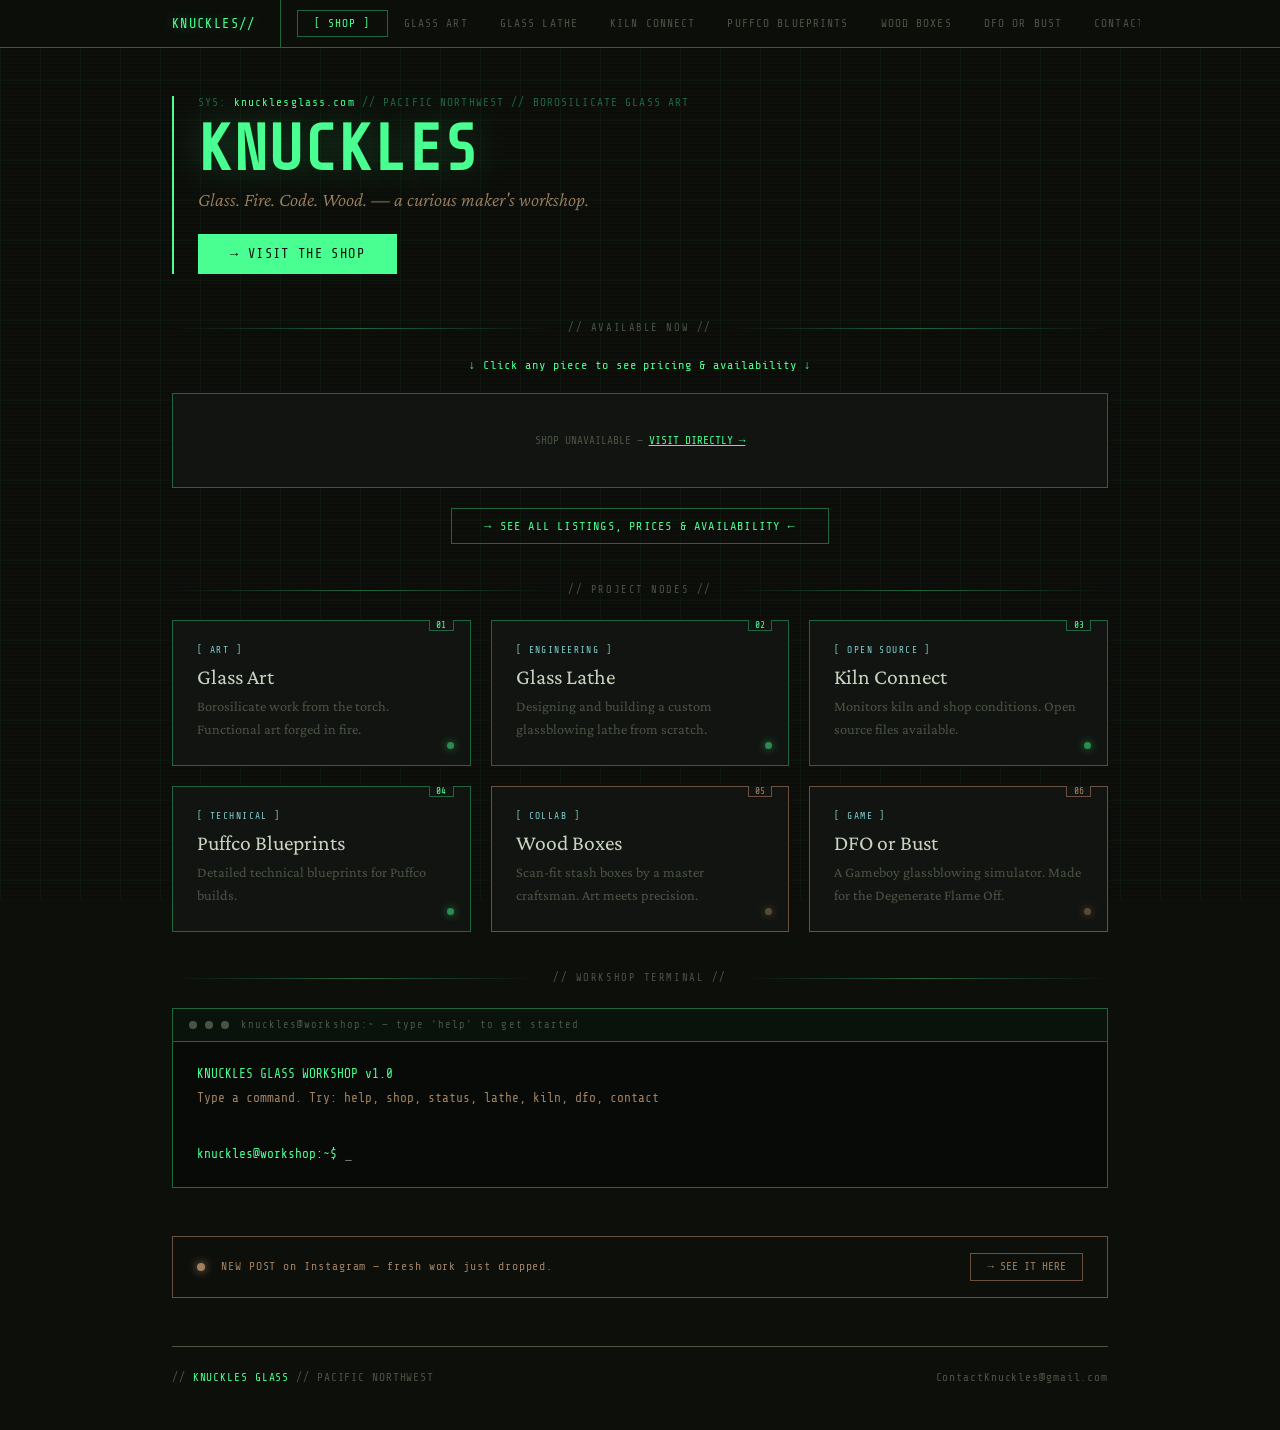
==== index.html @ 77df85db "Update index.html changed input focus at bottom of page to only focus on the terminal if click. othe" ====
<!DOCTYPE html>
<html lang="en">
<head>
  <meta charset="UTF-8">
  <meta name="viewport" content="width=device-width, initial-scale=1.0">
  <title>Knuckles Glass — Borosilicate Art, Pacific Northwest</title>
  <meta name="description" content="Borosilicate glass art from the Pacific Northwest. Shop, projects, blueprints and more.">

  <!-- ── FONTS
       Share Tech Mono : console/technical headings
       Crimson Pro     : body text, italic accents
       To swap fonts later, change the Google Fonts URL and the font-family vars below -->
  <link href="https://fonts.googleapis.com/css2?family=Share+Tech+Mono&family=Crimson+Pro:ital,wght@0,300;0,400;1,300&display=swap" rel="stylesheet">

  <!-- ── SHARED STYLES
       All site-wide variables and base styles live here.
       Branch pages will link to style.css instead of repeating this block. -->
  <style>

    /* ════════════════════════════════════════════
       DESIGN TOKENS — change colors/fonts here only
       ════════════════════════════════════════════ */
    :root {
      --bg:         #0d0f0b;   /* main background */
      --bg2:        #111410;   /* card/panel background */
      --bg3:        #080a07;   /* terminal background */
      --green:      #4aff91;   /* primary accent — phosphor green */
      --green-dim:  #1f6640;   /* muted green for borders */
      --blue:       #7ecfcf;   /* category tag color */
      --earth1:     #a08060;   /* warm earth accent */
      --earth2:     #6b5040;   /* muted earth for borders */
      --text:       #c8d4c0;   /* primary text */
      --muted:      #4a5445;   /* secondary/faded text */
      --grid:       rgba(74, 255, 145, 0.04); /* blueprint grid opacity */
      --font-mono:  'Share Tech Mono', monospace;
      --font-serif: 'Crimson Pro', Georgia, serif;
      --max-width:  1000px;
    }

    /* ════════════════════════════════════════════
       RESET & BASE
       ════════════════════════════════════════════ */
    * { margin: 0; padding: 0; box-sizing: border-box; }

    body {
      background: var(--bg);
      color: var(--text);
      font-family: var(--font-serif);
      min-height: 100vh;
      overflow-x: hidden;
    }

    a { color: inherit; }

    /* ── Blueprint grid overlay (fixed, decorative) */
    body::before {
      content: '';
      position: fixed;
      inset: 0;
      background-image:
        linear-gradient(var(--grid) 1px, transparent 1px),
        linear-gradient(90deg, var(--grid) 1px, transparent 1px);
      background-size: 40px 40px;
      pointer-events: none;
      z-index: 0;
    }

    /* ── CRT scanline overlay (fixed, decorative) */
    body::after {
      content: '';
      position: fixed;
      inset: 0;
      background: repeating-linear-gradient(
        0deg, transparent, transparent 2px,
        rgba(0,0,0,0.07) 2px, rgba(0,0,0,0.07) 4px
      );
      pointer-events: none;
      z-index: 1;
    }

    /* ── Page content sits above overlays */
    .wrapper {
      position: relative;
      z-index: 2;
      max-width: var(--max-width);
      margin: 0 auto;
      padding: 3rem 2rem;
    }

    /* ════════════════════════════════════════════
       NAVIGATION
       To add a page: copy one <a> tag and update href + label
       Shop link always stays first after the logo
       ════════════════════════════════════════════ */
    nav {
      position: sticky;
      top: 0;
      z-index: 100;
      background: rgba(13,15,11,0.95);
      border-bottom: 1px solid var(--green-dim);
      backdrop-filter: blur(8px);
    }

    .nav-inner {
      max-width: var(--max-width);
      margin: 0 auto;
      padding: 0 2rem;
      display: flex;
      align-items: center;
      overflow-x: auto;
      scrollbar-width: none;
    }
    .nav-inner::-webkit-scrollbar { display: none; }

    /* Site logo/name in nav */
    .nav-logo {
      font-family: var(--font-mono);
      font-size: 0.85rem;
      color: var(--green);
      text-decoration: none;
      padding: 1rem 1.5rem 1rem 0;
      border-right: 1px solid var(--green-dim);
      margin-right: 0.5rem;
      white-space: nowrap;
      text-shadow: 0 0 12px rgba(74,255,145,0.4);
      flex-shrink: 0;
    }

    /* Standard nav links */
    nav a {
      font-family: var(--font-mono);
      font-size: 0.7rem;
      color: var(--muted);
      text-decoration: none;
      padding: 1rem 1rem;
      letter-spacing: 0.1em;
      white-space: nowrap;
      flex-shrink: 0;
      text-transform: uppercase;
      transition: color 0.2s;
    }
    nav a:hover { color: var(--green); }

    /* Shop link — highlighted, always visible priority */
    nav a.shop {
      color: var(--green);
      border: 1px solid var(--green-dim);
      margin-left: 0.5rem;
      padding: 0.4rem 1rem;
      margin-top: 0.35rem;
      margin-bottom: 0.35rem;
    }
    nav a.shop:hover { background: rgba(74,255,145,0.08); }

    /* ════════════════════════════════════════════
       HERO SECTION
       ════════════════════════════════════════════ */
    header {
      border-left: 2px solid var(--green);
      padding-left: 1.5rem;
      margin-bottom: 3rem;
      animation: fadeIn 0.8s ease both;
    }

    /* Small system info line above the logo */
    .sys-line {
      font-family: var(--font-mono);
      font-size: 0.7rem;
      color: var(--green-dim);
      letter-spacing: 0.1em;
      margin-bottom: 0.5rem;
    }
    .sys-line span { color: var(--green); }

    h1 {
      font-family: var(--font-mono);
      font-size: clamp(2.5rem, 7vw, 4rem);
      color: var(--green);
      line-height: 1;
      text-shadow: 0 0 40px rgba(74,255,145,0.25);
    }

    /* ── TAGLINE: edit this text in the HTML below */
    .tagline {
      font-family: var(--font-serif);
      font-style: italic;
      font-size: 1.2rem;
      color: var(--earth1);
      margin-top: 0.5rem;
      font-weight: 300;
    }

    /* ── PRIMARY CTA BUTTON
         Links to Big Cartel store — update href if store URL changes */
    .hero-cta {
      display: inline-block;
      margin-top: 1.5rem;
      font-family: var(--font-mono);
      font-size: 0.85rem;
      color: var(--bg);
      background: var(--green);
      padding: 0.75rem 2rem;
      text-decoration: none;
      letter-spacing: 0.1em;
      transition: box-shadow 0.3s, transform 0.2s;
    }
    .hero-cta:hover {
      box-shadow: 0 0 30px rgba(74,255,145,0.4);
      transform: translateY(-2px);
    }

    /* ════════════════════════════════════════════
       SECTION DIVIDERS
       ════════════════════════════════════════════ */
    .divider {
      display: flex;
      align-items: center;
      gap: 1rem;
      margin: 2.5rem 0 1.5rem;
      color: var(--muted);
      font-family: var(--font-mono);
      font-size: 0.65rem;
      letter-spacing: 0.15em;
    }
    .divider::before, .divider::after {
      content: '';
      flex: 1;
      height: 1px;
      background: linear-gradient(90deg, transparent, var(--green-dim), transparent);
    }

    /* ════════════════════════════════════════════
       SHOP GALLERY
       Loads live from Big Cartel API automatically.
       ── TO CHANGE STORE: update BIGCARTEL_USERNAME below in JS
       ── Images are square thumbnails, no prices shown here
       ════════════════════════════════════════════ */

    /* Pulsing instruction text above gallery */
    .shop-note {
      font-family: var(--font-mono);
      font-size: 0.75rem;
      color: var(--green);
      text-align: center;
      margin-bottom: 1.25rem;
      letter-spacing: 0.08em;
      animation: pulse 2.5s ease-in-out infinite;
    }

    /* Responsive image grid — auto-fills available width */
    .gallery-grid {
      display: grid;
      grid-template-columns: repeat(auto-fill, minmax(130px, 1fr));
      gap: 0.75rem;
      margin-bottom: 1.25rem;
    }

    .gallery-item {
      aspect-ratio: 1;
      background: var(--bg2);
      border: 1px solid var(--green-dim);
      overflow: hidden;
      position: relative;
      cursor: pointer;
      transition: border-color 0.3s, transform 0.3s;
      text-decoration: none;
      display: block;
    }
    .gallery-item:hover {
      border-color: var(--green);
      transform: scale(1.03);
      z-index: 2;
    }
    .gallery-item img {
      width: 100%; height: 100%;
      object-fit: cover;
      filter: saturate(0.8) brightness(0.9);
      transition: filter 0.3s;
    }
    .gallery-item:hover img { filter: saturate(1.1) brightness(1.05); }

    /* Shown while loading or if no image available */
    .gallery-item.placeholder {
      display: flex;
      align-items: center;
      justify-content: center;
    }
    .gallery-item.placeholder span {
      font-family: var(--font-mono);
      font-size: 0.55rem;
      color: var(--muted);
      text-align: center;
      padding: 0.5rem;
    }

    /* "See all listings" link below gallery */
    .shop-cta-row { text-align: center; }
    .shop-cta-row a {
      font-family: var(--font-mono);
      font-size: 0.75rem;
      color: var(--green);
      text-decoration: none;
      border: 1px solid var(--green-dim);
      padding: 0.6rem 2rem;
      display: inline-block;
      letter-spacing: 0.1em;
      transition: background 0.2s, box-shadow 0.2s;
    }
    .shop-cta-row a:hover {
      background: rgba(74,255,145,0.07);
      box-shadow: 0 0 20px rgba(74,255,145,0.1);
    }

    /* ════════════════════════════════════════════
       PROJECT CARDS
       ── TO ADD A CARD: copy a .card block in HTML,
          update data-index, card-tag, h3, p, and href
       ── Earth-tone variant: add class="card earth"
       ════════════════════════════════════════════ */
    .cards {
      display: grid;
      grid-template-columns: repeat(auto-fit, minmax(220px, 1fr));
      gap: 1.25rem;
      margin-bottom: 1rem;
    }

    .card {
      background: var(--bg2);
      border: 1px solid var(--green-dim);
      padding: 1.5rem;
      position: relative;
      text-decoration: none;
      display: block;
      transition: border-color 0.3s, transform 0.3s;
      animation: fadeIn 0.6s both;
    }
    .card:nth-child(1) { animation-delay: 0.1s; }
    .card:nth-child(2) { animation-delay: 0.2s; }
    .card:nth-child(3) { animation-delay: 0.3s; }
    .card:nth-child(4) { animation-delay: 0.4s; }
    .card:nth-child(5) { animation-delay: 0.5s; }

    /* Index badge top-right corner */
    .card::before {
      content: attr(data-index);
      position: absolute;
      top: -1px; right: 1rem;
      font-family: var(--font-mono);
      font-size: 0.6rem;
      color: var(--green);
      background: var(--bg2);
      padding: 0 0.4rem;
      border: 1px solid var(--green-dim);
      border-top: none;
    }

    .card:hover { border-color: var(--green); transform: translateY(-3px); box-shadow: 0 8px 30px rgba(74,255,145,0.07); }

    /* Earth-tone card variant (personal/collab projects) */
    .card.earth { border-color: var(--earth2); }
    .card.earth::before { color: var(--earth1); border-color: var(--earth2); }
    .card.earth:hover { border-color: var(--earth1); box-shadow: 0 8px 30px rgba(160,128,96,0.08); }
    .card.earth .card-accent { background: var(--earth1); box-shadow: 0 0 8px var(--earth1); }

    .card-tag {
      font-family: var(--font-mono);
      font-size: 0.6rem;
      color: var(--blue);
      letter-spacing: 0.15em;
      margin-bottom: 0.6rem;
    }
    .card h3 {
      font-family: var(--font-serif);
      font-size: 1.35rem;
      font-weight: 400;
      color: var(--text);
      margin-bottom: 0.4rem;
    }
    .card p {
      font-size: 0.9rem;
      color: var(--muted);
      line-height: 1.6;
    }

    /* Glowing dot bottom-right of each card */
    .card-accent {
      position: absolute;
      bottom: 1rem; right: 1rem;
      width: 7px; height: 7px;
      border-radius: 50%;
      background: var(--green);
      opacity: 0.5;
      box-shadow: 0 0 8px var(--green);
    }

    /* ════════════════════════════════════════════
       INTERACTIVE TERMINAL
       ── TO ADD A COMMAND: add a new key to the
          `commands` object in the <script> below
       ── Commands are plain text/HTML strings
       ════════════════════════════════════════════ */
    .terminal {
      background: var(--bg3);
      border: 1px solid var(--green-dim);
      margin-bottom: 3rem;
      animation: fadeIn 0.6s 0.6s both;
    }

    .term-titlebar {
      display: flex;
      align-items: center;
      gap: 0.5rem;
      padding: 0.6rem 1rem;
      border-bottom: 1px solid var(--green-dim);
      background: rgba(74,255,145,0.03);
    }
    .term-dot { width: 8px; height: 8px; border-radius: 50%; background: var(--muted); }
    .term-title {
      font-family: var(--font-mono);
      font-size: 0.65rem;
      color: var(--muted);
      letter-spacing: 0.1em;
      margin-left: 0.25rem;
    }

    .term-body {
      padding: 1.25rem 1.5rem;
      font-family: var(--font-mono);
      font-size: 0.8rem;
      line-height: 1.9;
      max-height: 320px;
      overflow-y: auto;
    }

    /* Terminal output color classes */
    .t-dim   { color: var(--green-dim); }
    .t-green { color: var(--green); }
    .t-blue  { color: var(--blue); }
    .t-earth { color: var(--earth1); }
    .t-text  { color: var(--text); }
    .t-muted { color: var(--muted); }

    .term-input-row {
      display: flex;
      align-items: center;
      gap: 0.5rem;
      margin-top: 0.5rem;
    }
    .prompt { color: var(--green); }

    #term-input {
      background: transparent;
      border: none;
      outline: none;
      color: var(--text);
      font-family: var(--font-mono);
      font-size: 0.8rem;
      flex: 1;
      caret-color: var(--green);
    }

    .cursor {
      display: inline-block;
      width: 8px; height: 1em;
      background: var(--green);
      animation: blink 1s step-end infinite;
      vertical-align: text-bottom;
    }

    /* ════════════════════════════════════════════
       INSTAGRAM NUDGE BAR
       ── TO UPDATE: change the text in .ig-text
          and the href on .ig-link in the HTML below
       ════════════════════════════════════════════ */
    .ig-nudge {
      border: 1px solid var(--earth2);
      padding: 1rem 1.5rem;
      display: flex;
      align-items: center;
      justify-content: space-between;
      gap: 1rem;
      flex-wrap: wrap;
      margin-bottom: 3rem;
      animation: fadeIn 0.6s 0.8s both;
    }
    .ig-dot {
      width: 8px; height: 8px;
      border-radius: 50%;
      background: var(--earth1);
      box-shadow: 0 0 10px var(--earth1);
      animation: pulse 2s ease-in-out infinite;
      flex-shrink: 0;
    }
    .ig-text {
      font-family: var(--font-mono);
      font-size: 0.72rem;
      color: var(--earth1);
      letter-spacing: 0.08em;
      flex: 1;
    }
    .ig-link {
      font-family: var(--font-mono);
      font-size: 0.7rem;
      color: var(--earth1);
      text-decoration: none;
      border: 1px solid var(--earth2);
      padding: 0.4rem 1rem;
      white-space: nowrap;
      transition: background 0.2s;
    }
    .ig-link:hover { background: rgba(160,128,96,0.1); }

    /* ════════════════════════════════════════════
       FOOTER
       ════════════════════════════════════════════ */
    footer {
      border-top: 1px solid var(--muted);
      padding-top: 1.5rem;
      display: flex;
      justify-content: space-between;
      align-items: center;
      flex-wrap: wrap;
      gap: 1rem;
    }
    .mono {
      font-family: var(--font-mono);
      font-size: 0.7rem;
      color: var(--muted);
      letter-spacing: 0.08em;
    }
    .mono span { color: var(--green); }

    /* ════════════════════════════════════════════
       ANIMATIONS
       ════════════════════════════════════════════ */
    @keyframes fadeIn {
      from { opacity: 0; transform: translateY(8px); }
      to   { opacity: 1; transform: translateY(0); }
    }
    @keyframes blink {
      0%, 100% { opacity: 1; }
      50% { opacity: 0; }
    }
    @keyframes pulse {
      0%, 100% { opacity: 1; }
      50% { opacity: 0.5; }
    }

  </style>
</head>
<body>

  <!-- ════════════════════════════════════════════
       NAVIGATION
       ── To add a page: copy an <a> tag, update href and label
       ── Keep SHOP first after the logo — sales priority
       ════════════════════════════════════════════ -->
  <nav>
    <div class="nav-inner">
      <a href="index.html" class="nav-logo">KNUCKLES//</a>
      <a href="https://knucklesglass.bigcartel.com/" target="_blank" class="shop">[ SHOP ]</a>
      <a href="glass-art.html">Glass Art</a>
      <a href="glass-lathe.html">Glass Lathe</a>
      <a href="kiln-connect.html">Kiln Connect</a>
      <a href="puffco-blueprints.html">Puffco Blueprints</a>
      <a href="wood-boxes.html">Wood Boxes</a>
      <a href="dfo-or-bust.html">DFO or Bust</a>
      <a href="contact.html">Contact</a>
    </div>
  </nav>

  <div class="wrapper">

    <!-- ════════════════════════════════════════════
         HERO
         ── Edit tagline text here freely
         ── hero-cta href should always point to Big Cartel store
         ════════════════════════════════════════════ -->
    <header>
      <div class="sys-line">SYS: <span>knucklesglass.com</span> // PACIFIC NORTHWEST // BOROSILICATE GLASS ART</div>
      <h1>KNUCKLES</h1>
      <div class="tagline">Glass. Fire. Code. Wood. — a curious maker's workshop.</div>
      <a href="https://knucklesglass.bigcartel.com/" target="_blank" class="hero-cta">→ VISIT THE SHOP</a>
    </header>

    <!-- ════════════════════════════════════════════
         SHOP GALLERY
         Live product images pulled from Big Cartel.
         ── Max items shown controlled by SHOP_MAX_ITEMS in JS below
         ── Clicking any image opens the product page
         ════════════════════════════════════════════ -->
    <div id="shop">
      <div class="divider">// AVAILABLE NOW //</div>
      <div class="shop-note">↓ Click any piece to see pricing &amp; availability ↓</div>
      <div class="gallery-grid" id="gallery">
        <!-- JS populates this — placeholders shown while loading -->
        <div class="gallery-item placeholder"><span>LOADING...</span></div>
        <div class="gallery-item placeholder"><span>LOADING...</span></div>
        <div class="gallery-item placeholder"><span>LOADING...</span></div>
        <div class="gallery-item placeholder"><span>LOADING...</span></div>
        <div class="gallery-item placeholder"><span>LOADING...</span></div>
        <div class="gallery-item placeholder"><span>LOADING...</span></div>
      </div>
      <div class="shop-cta-row">
        <a href="https://knucklesglass.bigcartel.com/" target="_blank">→ SEE ALL LISTINGS, PRICES &amp; AVAILABILITY ←</a>
      </div>
    </div>

    <!-- ════════════════════════════════════════════
         PROJECT CARDS
         ── Green cards  = technical/informative projects
         ── Earth cards  = personal/collab projects
         ── data-index   = corner badge label
         ── href         = branch page filename
         ════════════════════════════════════════════ -->
    <div id="projects">
      <div class="divider">// PROJECT NODES //</div>
      <div class="cards">

        <!-- GREEN CARDS — informative/technical -->
        <a href="glass-art.html" class="card" data-index="01">
          <div class="card-tag">[ ART ]</div>
          <h3>Glass Art</h3>
          <p>Borosilicate work from the torch. Functional art forged in fire.</p>
          <div class="card-accent"></div>
        </a>

        <a href="glass-lathe.html" class="card" data-index="02">
          <div class="card-tag">[ ENGINEERING ]</div>
          <h3>Glass Lathe</h3>
          <p>Designing and building a custom glassblowing lathe from scratch.</p>
          <div class="card-accent"></div>
        </a>

        <a href="kiln-connect.html" class="card" data-index="03">
          <div class="card-tag">[ OPEN SOURCE ]</div>
          <h3>Kiln Connect</h3>
          <p>Monitors kiln and shop conditions. Open source files available.</p>
          <div class="card-accent"></div>
        </a>

        <a href="puffco-blueprints.html" class="card" data-index="04">
          <div class="card-tag">[ TECHNICAL ]</div>
          <h3>Puffco Blueprints</h3>
          <p>Detailed technical blueprints for Puffco builds.</p>
          <div class="card-accent"></div>
        </a>

        <!-- EARTH CARDS — personal/collab -->
        <a href="wood-boxes.html" class="card earth" data-index="05">
          <div class="card-tag">[ COLLAB ]</div>
          <h3>Wood Boxes</h3>
          <p>Scan-fit stash boxes by a master craftsman. Art meets precision.</p>
          <div class="card-accent"></div>
        </a>

        <a href="dfo-or-bust.html" class="card earth" data-index="06">
          <div class="card-tag">[ GAME ]</div>
          <h3>DFO or Bust</h3>
          <p>A Gameboy glassblowing simulator. Made for the Degenerate Flame Off.</p>
          <div class="card-accent"></div>
        </a>

      </div>
    </div>

    <!-- ════════════════════════════════════════════
         INTERACTIVE TERMINAL
         ── To add a command: add a key to the commands
            object in the script below. Value is an HTML string.
         ── Use CSS classes: t-green, t-blue, t-earth, t-muted
         ════════════════════════════════════════════ -->
    <div class="divider">// WORKSHOP TERMINAL //</div>
    <div class="terminal">
      <div class="term-titlebar">
        <div class="term-dot"></div>
        <div class="term-dot"></div>
        <div class="term-dot"></div>
        <span class="term-title">knuckles@workshop:~ — type 'help' to get started</span>
      </div>
      <div class="term-body">
        <div id="term-log">
          <div><span class="t-green">KNUCKLES GLASS WORKSHOP v1.0</span></div>
          <div><span class="t-earth">Type a command. Try: help, shop, status, lathe, kiln, dfo, contact</span></div>
          <br>
        </div>
        <div class="term-input-row">
          <span class="prompt">knuckles@workshop:~$</span>
          <input type="text" id="term-input" autocomplete="off" spellcheck="false" placeholder="_">
        </div>
      </div>
    </div>

    <!-- ════════════════════════════════════════════
         INSTAGRAM NUDGE
         ── Update .ig-text when you make a new post
         ── Update .ig-link href to your latest post URL
            or leave as profile URL for simplicity
         ════════════════════════════════════════════ -->
    <div class="ig-nudge">
      <div class="ig-dot"></div>
      <div class="ig-text">NEW POST on Instagram — fresh work just dropped.</div>
      <a href="https://www.instagram.com/knucklesglass/" target="_blank" class="ig-link">→ SEE IT HERE</a>
    </div>

    <!-- ════════════════════════════════════════════
         FOOTER
         ── Update email here if it changes
         ════════════════════════════════════════════ -->
    <footer id="contact">
      <div class="mono">// <span>KNUCKLES GLASS</span> // PACIFIC NORTHWEST</div>
      <div class="mono">ContactKnuckles@gmail.com</div>
    </footer>

  </div><!-- end .wrapper -->

  <script>
    // ════════════════════════════════════════════
    // BIG CARTEL SHOP LOADER
    // ── BIGCARTEL_USERNAME: update if store URL changes
    // ── SHOP_MAX_ITEMS: max thumbnails shown on homepage
    // ── Only shows products with status 'active'
    // ════════════════════════════════════════════
    const BIGCARTEL_USERNAME = 'knucklesglass';
    const SHOP_MAX_ITEMS = 8;

    async function loadShop() {
      const gallery = document.getElementById('gallery');
      try {
        const res = await fetch(`https://api.bigcartel.com/${BIGCARTEL_USERNAME}/products.json`);
        if (!res.ok) throw new Error('API error');
        const products = await res.json();
        const available = products
          .filter(p => p.status === 'active')
          .slice(0, SHOP_MAX_ITEMS);

        if (available.length === 0) throw new Error('No active products');

        gallery.innerHTML = available.map(p => {
          const img = p.images && p.images[0] ? p.images[0].url : null;
          const url = `https://knucklesglass.bigcartel.com/product/${p.permalink}`;
          if (img) {
            return `<a href="${url}" target="_blank" class="gallery-item">
              <img src="${img}" alt="${p.name}" loading="lazy">
            </a>`;
          }
          // Fallback if product has no image
          return `<a href="${url}" target="_blank" class="gallery-item placeholder">
            <span>${p.name}</span>
          </a>`;
        }).join('');

      } catch(e) {
        // Graceful fallback if API unreachable
        gallery.innerHTML = `
          <div class="gallery-item placeholder" style="grid-column:1/-1;aspect-ratio:auto;padding:2rem;text-align:center;">
            <span style="font-size:0.7rem;color:var(--muted);">
              SHOP UNAVAILABLE — 
              <a href="https://knucklesglass.bigcartel.com/" target="_blank" style="color:var(--green);">VISIT DIRECTLY →</a>
            </span>
          </div>`;
      }
    }

    loadShop();

    // ════════════════════════════════════════════
    // INTERACTIVE TERMINAL
    // ── TO ADD A COMMAND: add a new entry below
    //    Format:  commandname: () => `html string`
    // ── Use CSS classes for color:
    //    t-green, t-blue, t-earth, t-muted, t-text
    // ── Special return '__clear__' clears the screen
    // ── Window.open() can be used to navigate to pages
    // ════════════════════════════════════════════
    const commands = {

      help: () => `<span class="t-blue">AVAILABLE COMMANDS:</span><br>
        &nbsp;&nbsp;<span class="t-green">shop</span> &nbsp;&nbsp;&nbsp;&nbsp;&nbsp;— open the Big Cartel store<br>
        &nbsp;&nbsp;<span class="t-green">status</span> &nbsp;&nbsp;&nbsp;— current project status<br>
        &nbsp;&nbsp;<span class="t-green">lathe</span> &nbsp;&nbsp;&nbsp;&nbsp;— about the glass lathe build<br>
        &nbsp;&nbsp;<span class="t-green">kiln</span> &nbsp;&nbsp;&nbsp;&nbsp;&nbsp;— about Kiln Connect<br>
        &nbsp;&nbsp;<span class="t-green">blueprints</span>— Puffco blueprint files<br>
        &nbsp;&nbsp;<span class="t-green">dfo</span> &nbsp;&nbsp;&nbsp;&nbsp;&nbsp;&nbsp;— about the Gameboy game<br>
        &nbsp;&nbsp;<span class="t-green">contact</span> &nbsp;&nbsp;— get in touch<br>
        &nbsp;&nbsp;<span class="t-green">clear</span> &nbsp;&nbsp;&nbsp;&nbsp;— clear terminal`,

      shop: () => {
        window.open('https://knucklesglass.bigcartel.com/', '_blank');
        return `<span class="t-green">Opening shop...</span> → knucklesglass.bigcartel.com`;
      },

      // ── UPDATE STATUS VALUES HERE as projects progress
      status: () => `<span class="t-blue">PROJECT STATUS:</span><br>
        &nbsp;&nbsp;Glass Lathe &nbsp;&nbsp;&nbsp;&nbsp;&nbsp;&nbsp;<span class="t-earth">[IN PROGRESS]</span><br>
        &nbsp;&nbsp;Kiln Connect &nbsp;&nbsp;&nbsp;&nbsp;&nbsp;<span class="t-green">[ACTIVE — open source]</span><br>
        &nbsp;&nbsp;Puffco Blueprints &nbsp;<span class="t-green">[AVAILABLE]</span><br>
        &nbsp;&nbsp;BigCartel Shop &nbsp;&nbsp;&nbsp;<span class="t-green">[OPEN]</span><br>
        &nbsp;&nbsp;DFO or Bust &nbsp;&nbsp;&nbsp;&nbsp;&nbsp;&nbsp;<span class="t-green">[PLAYABLE]</span>`,

      lathe: () => `<span class="t-blue">GLASS LATHE BUILD:</span><br>
        Designing a custom glassblowing lathe from scratch.<br>
        Filming the entire process — follow on Patreon for updates.<br>
        <span class="t-earth">Status: in progress. Biggest project to date.</span><br>
        <a href="glass-lathe.html" style="color:var(--green)">→ Full build log</a>`,

      kiln: () => `<span class="t-blue">KILN CONNECT:</span><br>
        Monitors kiln and shop conditions, uploads to a local server.<br>
        Open source — files available on request.<br>
        <a href="kiln-connect.html" style="color:var(--green)">→ See the project page</a>`,

      blueprints: () => `<span class="t-blue">PUFFCO BLUEPRINTS:</span><br>
        Detailed technical reference blueprints for Puffco builds.<br>
        <a href="puffco-blueprints.html" style="color:var(--green)">→ View blueprints</a>`,

      dfo: () => `<span class="t-blue">DFO OR BUST:</span><br>
        A real Gameboy game. Built for the Degenerate Flame Off, 2015.<br>
        You play as a glassblower. Make headys. Get to the DFO.<br>
        <a href="https://knucklesglass.itch.io/dfo" target="_blank" style="color:var(--green)">→ Play on itch.io</a>`,

      contact: () => `<span class="t-blue">CONTACT:</span><br>
        Email: <span class="t-green">ContactKnuckles@gmail.com</span><br>
        Instagram: <a href="https://www.instagram.com/knucklesglass/" target="_blank" style="color:var(--green)">@knucklesglass</a>`,

      // ── SECRET EASTER EGGS (not listed in help)
      whoami: () => `<span class="t-green">knuckles</span> — glassblower, maker, coder, PNW.`,
      ls:     () => `<span class="t-muted">glass-art/&nbsp; glass-lathe/&nbsp; kiln-connect/&nbsp; wood-boxes/&nbsp; dfo/&nbsp; blueprints/</span>`,
      fire:   () => `<span class="t-earth">🔥 torch is lit.</span>`,
      sudo:   () => `<span class="t-muted">nice try.</span>`,

      clear: () => '__clear__',
    };

    const log    = document.getElementById('term-log');
    const input  = document.getElementById('term-input');

    // Appends a new line to terminal output
    function appendLine(html) {
      const div = document.createElement('div');
      div.innerHTML = html;
      log.appendChild(div);
      log.parentElement.scrollTop = log.parentElement.scrollHeight;
    }

    input.addEventListener('keydown', (e) => {
      if (e.key !== 'Enter') return;
      const val = input.value.trim().toLowerCase();
      if (!val) return;

      // Echo the command back
      appendLine(`<span class="prompt">knuckles@workshop:~$</span> <span class="t-text">${val}</span>`);

      const handler = commands[val];
      if (handler) {
        const result = handler();
        if (result === '__clear__') {
          log.innerHTML = '';
        } else {
          appendLine(`<div style="margin-left:1rem;margin-bottom:0.5rem;">${result}</div>`);
        }
      } else {
        // Unknown command response
        appendLine(`<span class="t-muted">command not found: ${val} — try 'help'</span>`);
      }

      input.value = '';
    });

    input.addEventListener('click', () => input.focus());

  </script>
</body>
</html>
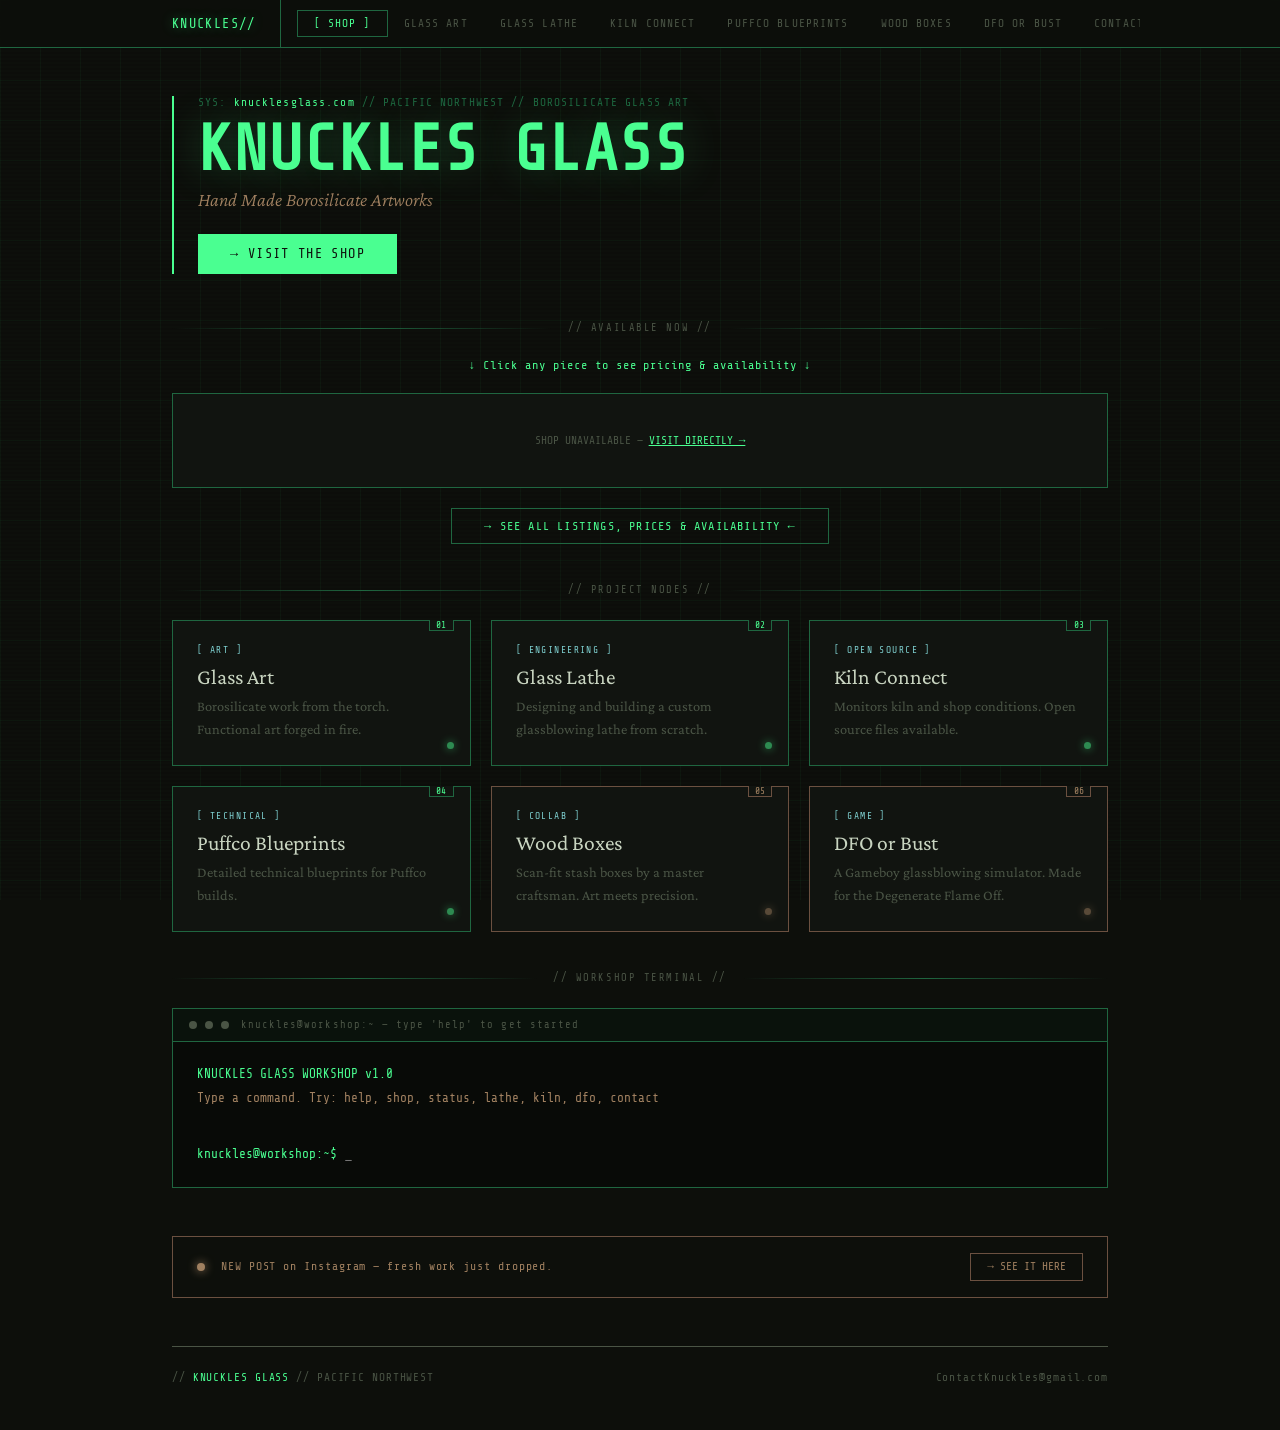
==== commit c0b4eab4: "Update index.html updated title" ====
--- a/index.html
+++ b/index.html
@@ -578,8 +578,8 @@
          ════════════════════════════════════════════ -->
     <header>
       <div class="sys-line">SYS: <span>knucklesglass.com</span> // PACIFIC NORTHWEST // BOROSILICATE GLASS ART</div>
-      <h1>KNUCKLES</h1>
-      <div class="tagline">Glass. Fire. Code. Wood. — a curious maker's workshop.</div>
+      <h1>KNUCKLES GLASS</h1>
+      <div class="tagline">Hand Made Borosilicate Artworks</div>
       <a href="https://knucklesglass.bigcartel.com/" target="_blank" class="hero-cta">→ VISIT THE SHOP</a>
     </header>
 
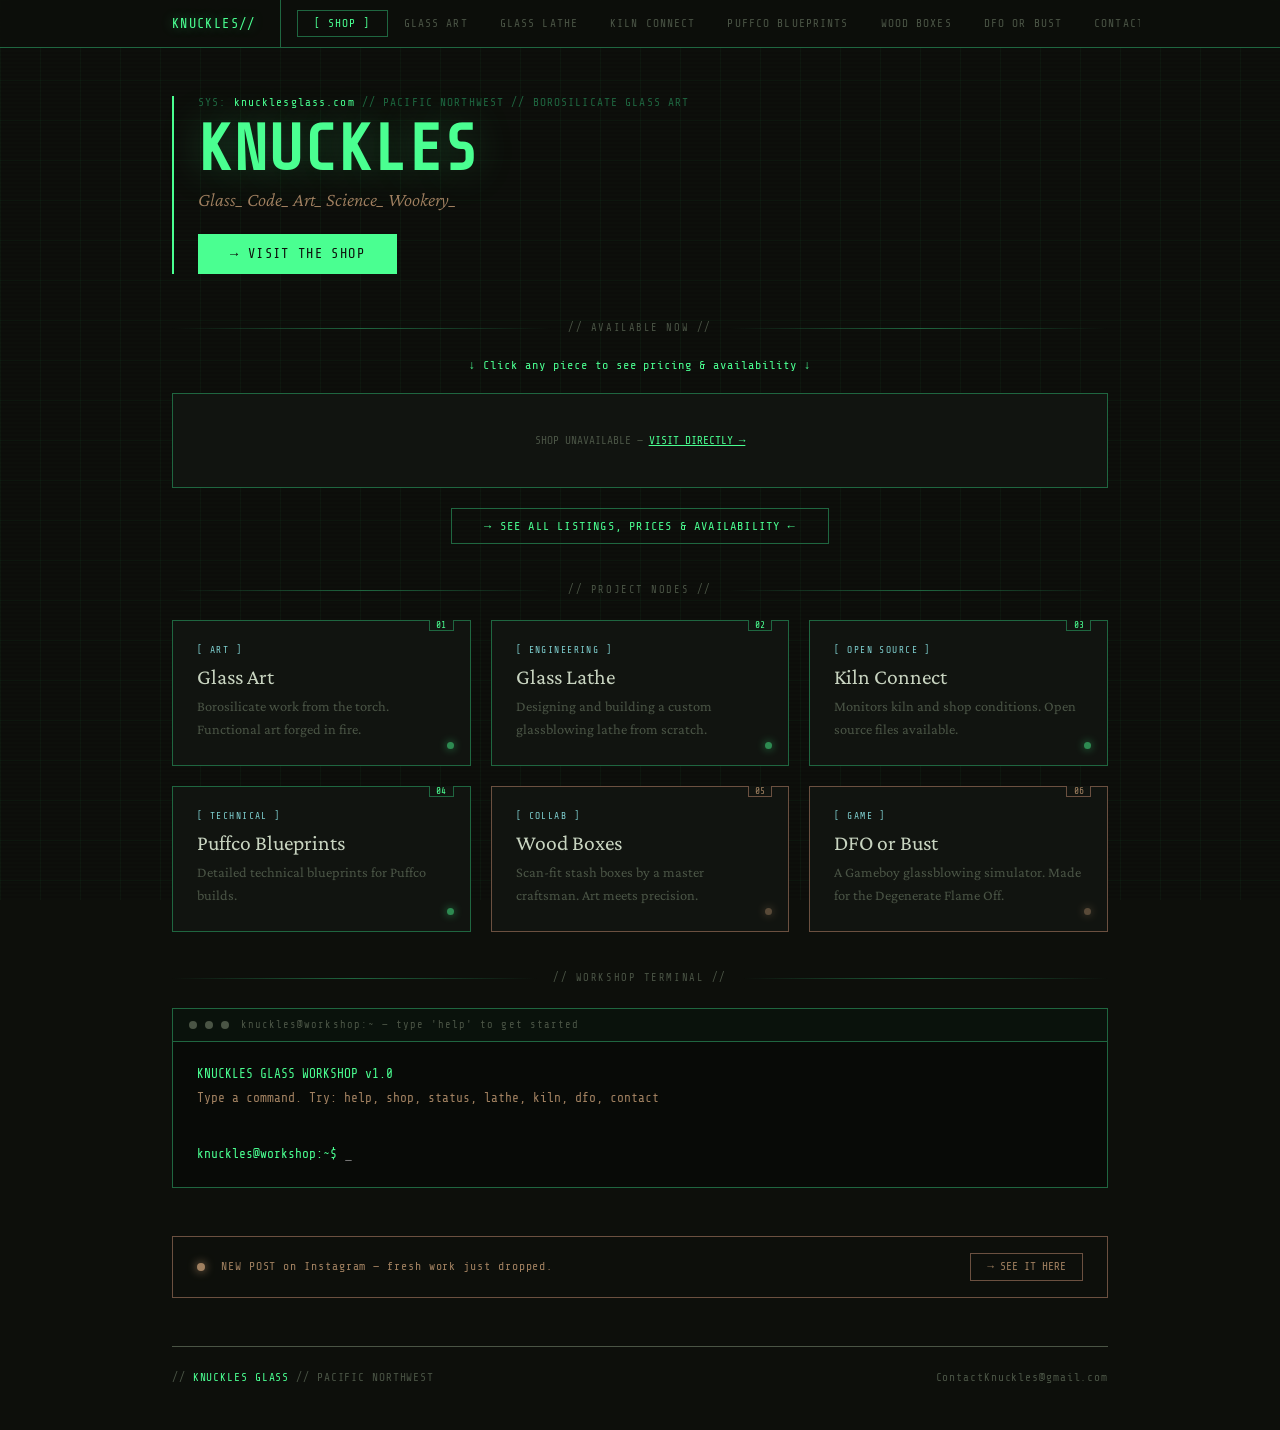
==== commit 4a3e49b0: "Update index.html" ====
--- a/index.html
+++ b/index.html
@@ -578,8 +578,8 @@
          ════════════════════════════════════════════ -->
     <header>
       <div class="sys-line">SYS: <span>knucklesglass.com</span> // PACIFIC NORTHWEST // BOROSILICATE GLASS ART</div>
-      <h1>KNUCKLES GLASS</h1>
-      <div class="tagline">Hand Made Borosilicate Artworks</div>
+      <h1>KNUCKLES</h1>
+      <div class="tagline">Glass_ Code_ Art_ Science_ Wookery_</div>
       <a href="https://knucklesglass.bigcartel.com/" target="_blank" class="hero-cta">→ VISIT THE SHOP</a>
     </header>
 
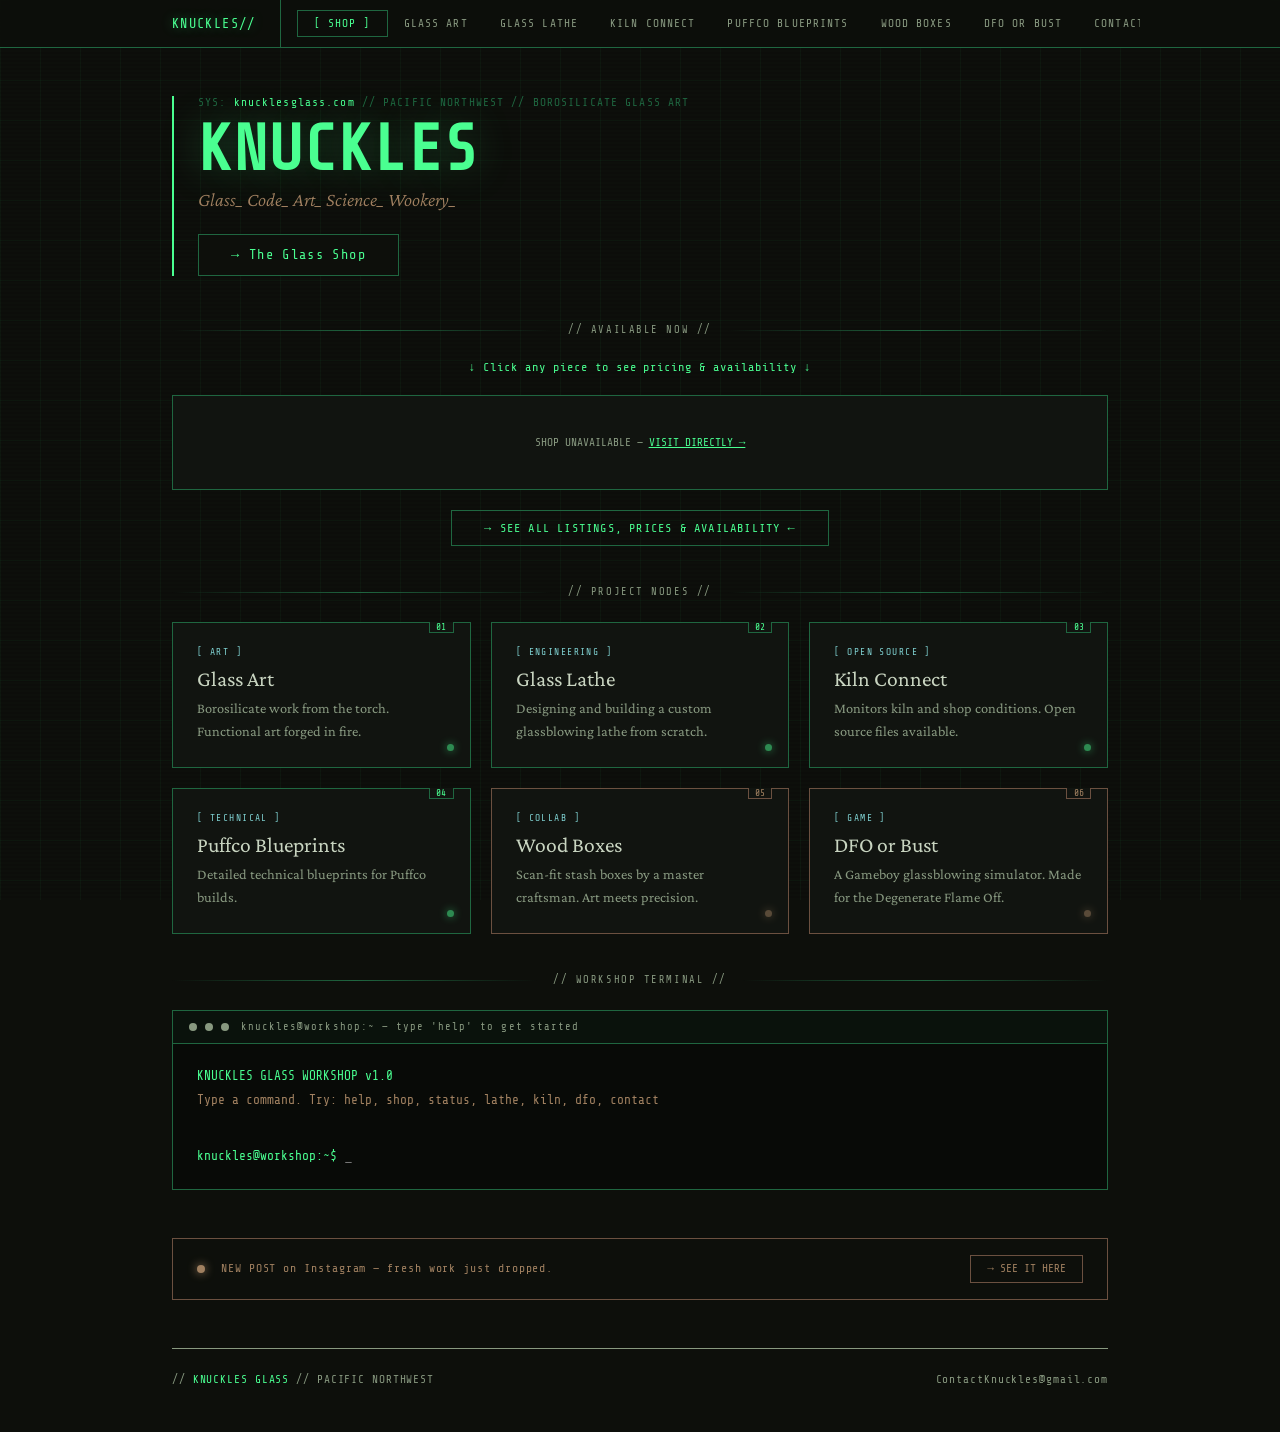
==== commit 416baee2: "small layout changes" ====
--- a/index.html
+++ b/index.html
@@ -30,7 +30,7 @@
       --earth1:     #a08060;   /* warm earth accent */
       --earth2:     #6b5040;   /* muted earth for borders */
       --text:       #c8d4c0;   /* primary text */
-      --muted:      #4a5445;   /* secondary/faded text */
+      --muted:      #889980;   /* secondary/faded text */
       --grid:       rgba(74, 255, 145, 0.04); /* blueprint grid opacity */
       --font-mono:  'Share Tech Mono', monospace;
       --font-serif: 'Crimson Pro', Georgia, serif;
@@ -197,8 +197,9 @@
       margin-top: 1.5rem;
       font-family: var(--font-mono);
       font-size: 0.85rem;
-      color: var(--bg);
-      background: var(--green);
+      color: var(--green);
+      background: var(--bg);
+      border: 1px solid var(--green-dim);
       padding: 0.75rem 2rem;
       text-decoration: none;
       letter-spacing: 0.1em;
@@ -580,7 +581,7 @@
       <div class="sys-line">SYS: <span>knucklesglass.com</span> // PACIFIC NORTHWEST // BOROSILICATE GLASS ART</div>
       <h1>KNUCKLES</h1>
       <div class="tagline">Glass_ Code_ Art_ Science_ Wookery_</div>
-      <a href="https://knucklesglass.bigcartel.com/" target="_blank" class="hero-cta">→ VISIT THE SHOP</a>
+      <a href="https://knucklesglass.bigcartel.com/" target="_blank" class="hero-cta">→ The Glass Shop</a>
     </header>
 
     <!-- ════════════════════════════════════════════
@@ -830,7 +831,7 @@
 
       clear: () => '__clear__',
     };
-
+    
     const log    = document.getElementById('term-log');
     const input  = document.getElementById('term-input');
 
